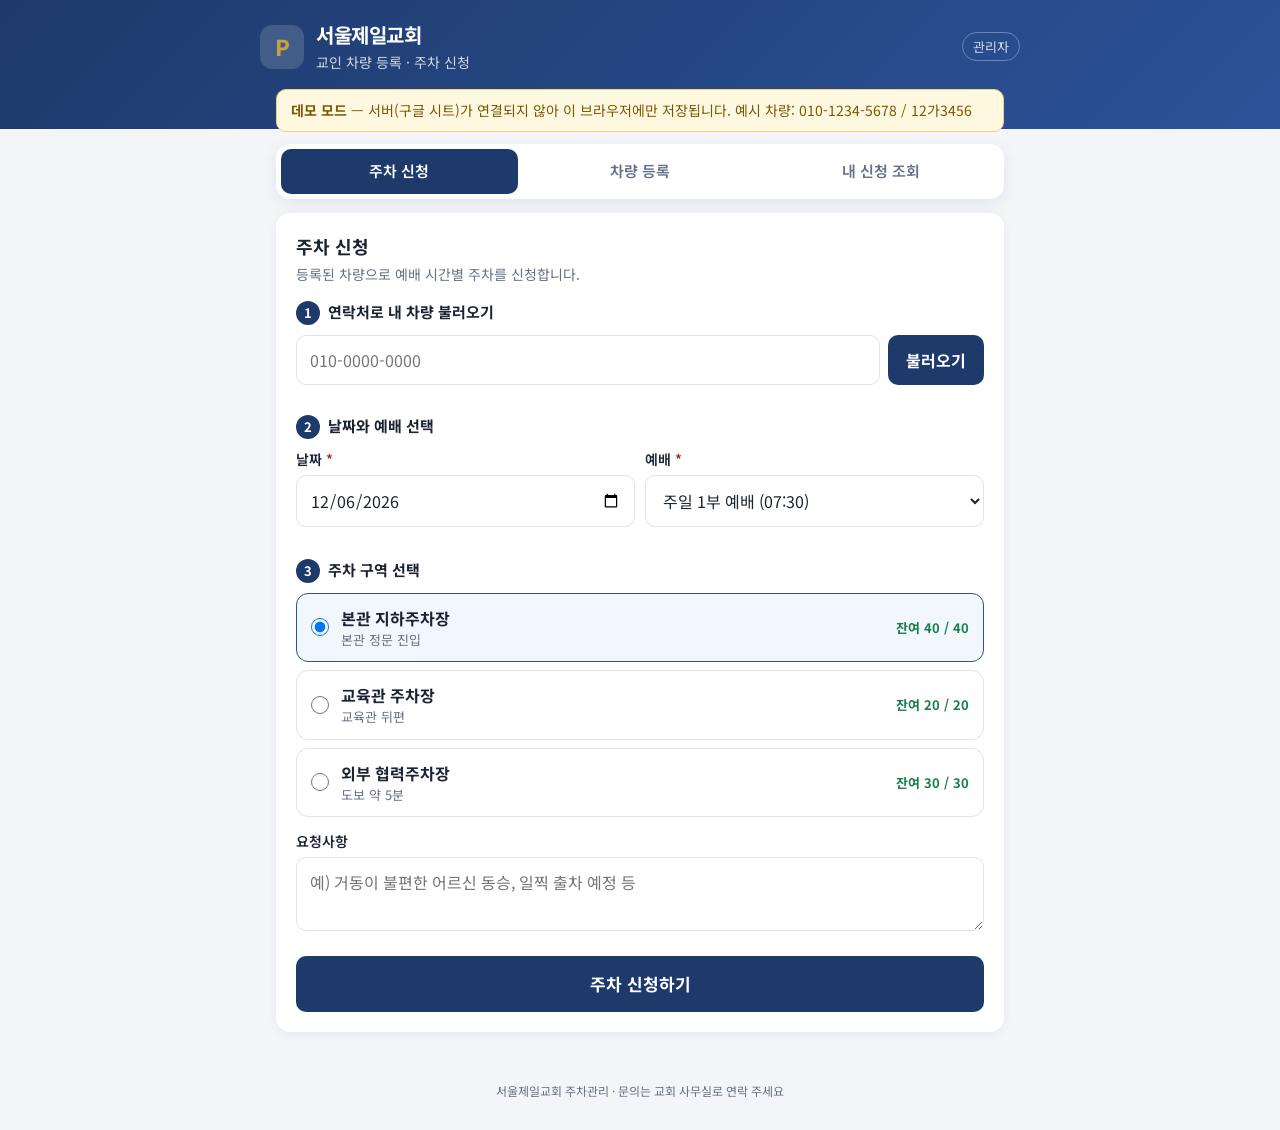
==== index.html @ e605668a "Add files via upload" ====
<!doctype html>
<html lang="ko">
<head>
  <meta charset="utf-8">
  <meta name="viewport" content="width=device-width, initial-scale=1">
  <title>서울제일교회 주차관리</title>
  <meta name="theme-color" content="#1e3a6b">
  <link rel="preconnect" href="https://fonts.googleapis.com">
  <link href="https://fonts.googleapis.com/css2?family=Noto+Sans+KR:wght@400;600;700;800&display=swap" rel="stylesheet">
  <link rel="stylesheet" href="css/style.css">
</head>
<body>
  <header class="top">
    <div class="inner">
      <div class="logo">P</div>
      <div>
        <h1 id="church-name">서울제일교회</h1>
        <p>교인 차량 등록 · 주차 신청</p>
      </div>
      <div class="spacer"></div>
      <a class="link" href="admin.html">관리자</a>
    </div>
  </header>

  <main>
    <div class="demo-banner" id="demo-banner" hidden>
      <b>데모 모드</b> — 서버(구글 시트)가 연결되지 않아 이 브라우저에만 저장됩니다.
      예시 차량: 010-1234-5678 / 12가3456
    </div>

    <nav class="tabs">
      <button data-tab="apply" class="active">주차 신청</button>
      <button data-tab="register">차량 등록</button>
      <button data-tab="mine">내 신청 조회</button>
    </nav>

    <!-- 주차 신청 -->
    <section data-panel="apply">
      <form class="card" id="apply-form" autocomplete="on">
        <h2>주차 신청</h2>
        <p class="desc">등록된 차량으로 예배 시간별 주차를 신청합니다.</p>

        <div class="step"><span class="num">1</span>연락처로 내 차량 불러오기</div>
        <div class="inline">
          <input id="apply-phone" type="tel" inputmode="numeric" placeholder="010-0000-0000" data-phone autocomplete="tel">
          <button type="button" class="btn" id="load-vehicles">불러오기</button>
        </div>
        <div id="vehicle-list" class="choices" style="margin-top:10px"></div>

        <div class="step"><span class="num">2</span>날짜와 예배 선택</div>
        <div class="row">
          <label class="field"><span>날짜 <em>*</em></span><input type="date" id="apply-date" required></label>
          <label class="field"><span>예배 <em>*</em></span><select id="apply-service" required></select></label>
        </div>

        <div class="step"><span class="num">3</span>주차 구역 선택</div>
        <div id="zone-list" class="choices"><div class="empty">불러오는 중…</div></div>

        <label class="field" style="margin-top:14px"><span>요청사항</span>
          <textarea id="apply-note" maxlength="200" placeholder="예) 거동이 불편한 어르신 동승, 일찍 출차 예정 등"></textarea>
        </label>

        <button type="submit" class="btn block" id="apply-submit">주차 신청하기</button>
        <div id="apply-result"></div>
      </form>
    </section>

    <!-- 차량 등록 -->
    <section data-panel="register" hidden>
      <form class="card" id="register-form" autocomplete="on">
        <h2>교인 차량 등록</h2>
        <p class="desc">처음 한 번만 등록하면 이후에는 연락처만으로 주차를 신청할 수 있습니다. 같은 차량번호로 다시 등록하면 정보가 수정됩니다.</p>
        <div class="row">
          <label class="field"><span>이름 <em>*</em></span><input name="name" required maxlength="30" autocomplete="name"></label>
          <label class="field"><span>연락처 <em>*</em></span><input name="phone" type="tel" inputmode="numeric" required placeholder="010-0000-0000" data-phone autocomplete="tel"></label>
        </div>
        <div class="row">
          <label class="field"><span>차량번호 <em>*</em></span><input name="plate" required placeholder="예) 12가3456" maxlength="12"></label>
          <label class="field"><span>교구 / 부서</span><input name="group" maxlength="30" placeholder="예) 3교구, 청년부"></label>
        </div>
        <div class="row">
          <label class="field"><span>차종</span><input name="model" maxlength="30" placeholder="예) 쏘나타"></label>
          <label class="field"><span>색상</span><input name="color" maxlength="20" placeholder="예) 흰색"></label>
        </div>
        <label class="field"><span>메모</span><input name="memo" maxlength="200" placeholder="장애인 차량, 경차 등 참고사항"></label>
        <label class="check">
          <input type="checkbox" name="agree" required>
          <span>주차 관리를 위해 이름·연락처·차량번호를 수집하며, 교회 주차 안내 외의 용도로 사용하지 않습니다. 이에 동의합니다. <em style="color:var(--no);font-style:normal">(필수)</em></span>
        </label>
        <button type="submit" class="btn block">차량 등록하기</button>
        <div id="register-result"></div>
      </form>
    </section>

    <!-- 내 신청 조회 -->
    <section data-panel="mine" hidden>
      <div class="card">
        <h2>내 신청 조회</h2>
        <p class="desc">연락처로 등록 차량과 주차 신청 내역을 확인하고 취소할 수 있습니다.</p>
        <form class="inline" id="mine-form">
          <input id="mine-phone" type="tel" inputmode="numeric" placeholder="010-0000-0000" data-phone required>
          <button class="btn" type="submit">조회</button>
        </form>
        <div id="mine-result"></div>
      </div>
    </section>
  </main>

  <footer>서울제일교회 주차관리 · 문의는 교회 사무실로 연락 주세요</footer>
  <div id="toast" class="toast"></div>

  <script src="config.js"></script>
  <script src="apps-script/Code.js"></script>
  <script src="js/api.js"></script>
  <script src="js/common.js"></script>
  <script src="js/app.js"></script>
</body>
</html>
---- css/style.css ----
:root {
  --primary: #1e3a6b;
  --primary-2: #2c5299;
  --accent: #c9a23f;
  --bg: #f3f5f9;
  --card: #ffffff;
  --text: #1c2433;
  --muted: #667085;
  --line: #dfe3ea;
  --ok: #1a7f4b;
  --ok-bg: #e3f5ea;
  --wait: #a35f00;
  --wait-bg: #fff3dc;
  --no: #b42318;
  --no-bg: #fde8e6;
  --in: #1d4ed8;
  --in-bg: #e1eaff;
  --off: #667085;
  --off-bg: #eef0f3;
  --radius: 14px;
}

* { box-sizing: border-box; }
html { -webkit-text-size-adjust: 100%; }
body {
  margin: 0;
  font-family: 'Noto Sans KR', -apple-system, BlinkMacSystemFont, 'Apple SD Gothic Neo', 'Malgun Gothic', sans-serif;
  background: var(--bg);
  color: var(--text);
  font-size: 16px;
  line-height: 1.5;
}

header.top {
  background: linear-gradient(135deg, var(--primary), var(--primary-2));
  color: #fff;
  padding: 20px 16px 56px;
}
header.top .inner { max-width: 760px; margin: 0 auto; display: flex; align-items: center; gap: 12px; }
header.top .logo {
  width: 44px; height: 44px; border-radius: 12px; background: rgba(255,255,255,.15);
  display: grid; place-items: center; font-weight: 800; font-size: 22px; color: var(--accent);
  flex: none;
}
header.top h1 { margin: 0; font-size: 20px; letter-spacing: -0.02em; }
header.top p { margin: 2px 0 0; opacity: .8; font-size: 14px; }
header.top .spacer { flex: 1; }
header.top a.link { color: #fff; opacity: .8; font-size: 13px; text-decoration: none; border: 1px solid rgba(255,255,255,.4); padding: 4px 10px; border-radius: 999px; white-space: nowrap; }

main { max-width: 760px; margin: -40px auto 40px; padding: 0 16px; }

.demo-banner {
  background: #fff8e1; border: 1px solid #f2d27a; color: #7a5800;
  border-radius: 10px; padding: 10px 14px; font-size: 14px; margin-bottom: 12px;
}

.tabs {
  display: flex; gap: 4px; background: var(--card); padding: 5px; border-radius: var(--radius);
  box-shadow: 0 4px 16px rgba(20, 40, 80, .08); margin-bottom: 14px; position: sticky; top: 8px; z-index: 5;
}
.tabs button {
  flex: 1; border: 0; background: transparent; padding: 11px 6px; border-radius: 10px;
  font: inherit; font-size: 15px; font-weight: 600; color: var(--muted); cursor: pointer;
}
.tabs button.active { background: var(--primary); color: #fff; }

.card {
  background: var(--card); border-radius: var(--radius); padding: 20px;
  box-shadow: 0 2px 10px rgba(20, 40, 80, .06); margin-bottom: 14px;
}
.card h2 { margin: 0 0 4px; font-size: 18px; }
.card h3 { margin: 18px 0 8px; font-size: 15px; }
.card .desc { margin: 0 0 16px; color: var(--muted); font-size: 14px; }

.step { display: flex; align-items: center; gap: 8px; margin: 20px 0 10px; font-weight: 700; font-size: 15px; }
.step:first-of-type { margin-top: 8px; }
.step .num {
  width: 24px; height: 24px; border-radius: 50%; background: var(--primary); color: #fff;
  display: grid; place-items: center; font-size: 13px; flex: none;
}

label.field { display: block; margin-bottom: 12px; }
label.field > span { display: block; font-size: 14px; font-weight: 600; margin-bottom: 5px; }
label.field > span em { color: var(--no); font-style: normal; }
input, select, textarea {
  width: 100%; font: inherit; padding: 12px 13px; border: 1px solid var(--line); border-radius: 10px;
  background: #fff; color: var(--text);
}
input:focus, select:focus, textarea:focus { outline: 2px solid var(--primary-2); outline-offset: -1px; border-color: transparent; }
textarea { min-height: 70px; resize: vertical; }
.row { display: grid; grid-template-columns: 1fr 1fr; gap: 10px; }
.inline { display: flex; gap: 8px; }
.inline > input { flex: 1; min-width: 0; }
.hint { font-size: 13px; color: var(--muted); margin-top: 4px; }

.btn {
  display: inline-flex; align-items: center; justify-content: center; gap: 6px;
  border: 0; border-radius: 10px; padding: 12px 18px; font: inherit; font-weight: 700; cursor: pointer;
  background: var(--primary); color: #fff; white-space: nowrap;
}
.btn:disabled { opacity: .6; cursor: default; }
.btn.block { width: 100%; padding: 15px; font-size: 17px; margin-top: 8px; }
.btn.ghost { background: #eef2f8; color: var(--primary); }
.btn.sm { padding: 7px 12px; font-size: 14px; border-radius: 8px; }
.btn.ok { background: var(--ok); }
.btn.no { background: var(--no); }
.btn.in { background: var(--in); }
.btn.line { background: #fff; border: 1px solid var(--line); color: var(--text); }

.check { display: flex; gap: 8px; align-items: flex-start; font-size: 14px; color: var(--muted); margin: 6px 0 4px; }
.check input { width: 18px; height: 18px; margin-top: 2px; flex: none; }

.choices { display: grid; gap: 8px; }
.choice {
  display: flex; align-items: center; gap: 12px; border: 1.5px solid var(--line); border-radius: 12px;
  padding: 12px 14px; cursor: pointer; background: #fff;
}
.choice input { width: 18px; height: 18px; flex: none; margin: 0; }
.choice .main { flex: 1; min-width: 0; }
.choice .title { font-weight: 700; }
.choice .sub { font-size: 13px; color: var(--muted); }
.choice:has(input:checked) { border-color: var(--primary-2); background: #f2f6fd; }
.choice.full { opacity: .5; cursor: not-allowed; }
.remain { font-size: 13px; font-weight: 700; color: var(--ok); white-space: nowrap; }
.remain.low { color: var(--wait); }
.remain.zero { color: var(--no); }

.plate {
  display: inline-block; font-weight: 800; letter-spacing: .02em; padding: 2px 8px; border-radius: 6px;
  border: 1.5px solid #1c2433; background: #fff; font-size: 15px;
}

.badge { display: inline-block; font-size: 12px; font-weight: 700; padding: 3px 9px; border-radius: 999px; white-space: nowrap; }
.badge-ok { color: var(--ok); background: var(--ok-bg); }
.badge-wait { color: var(--wait); background: var(--wait-bg); }
.badge-no { color: var(--no); background: var(--no-bg); }
.badge-in { color: var(--in); background: var(--in-bg); }
.badge-off { color: var(--off); background: var(--off-bg); }

.list { display: grid; gap: 10px; }
.item { border: 1px solid var(--line); border-radius: 12px; padding: 14px; background: #fff; }
.item .head { display: flex; align-items: center; gap: 8px; flex-wrap: wrap; }
.item .head .grow { flex: 1; }
.item .meta { font-size: 14px; color: var(--muted); margin-top: 6px; }
.item .meta b { color: var(--text); font-weight: 600; }
.item .actions { display: flex; gap: 6px; flex-wrap: wrap; margin-top: 10px; }
.item .memo { font-size: 13px; background: #f6f7f9; border-radius: 8px; padding: 6px 10px; margin-top: 8px; }

.empty { text-align: center; color: var(--muted); padding: 24px 8px; font-size: 14px; }
.notice { border-radius: 12px; padding: 14px 16px; font-size: 15px; margin-top: 12px; }
.notice.success { background: var(--ok-bg); color: #10532f; }
.notice.info { background: #eef3fb; color: var(--primary); }

.summary { display: grid; gap: 10px; margin-bottom: 14px; }
.summary .svc { border: 1px solid var(--line); border-radius: 12px; padding: 12px 14px; }
.summary .svc-title { font-weight: 700; font-size: 14px; margin-bottom: 8px; }
.zone-bar { display: grid; grid-template-columns: minmax(90px, 1fr) 2fr auto; gap: 10px; align-items: center; font-size: 13px; margin: 5px 0; }
.bar { height: 8px; background: #edf0f4; border-radius: 999px; overflow: hidden; display: flex; }
.bar i { display: block; height: 100%; }
.bar i.a { background: var(--ok); }
.bar i.p { background: #f0b44c; }

.filters { display: grid; grid-template-columns: 1.2fr 1.2fr 1fr auto; gap: 8px; margin-bottom: 14px; align-items: end; }
.filters label.field { margin: 0; }

.toast {
  position: fixed; left: 50%; bottom: 24px; transform: translate(-50%, 30px); opacity: 0;
  background: #1c2433; color: #fff; padding: 12px 18px; border-radius: 12px; font-size: 15px;
  transition: all .25s; pointer-events: none; z-index: 50; max-width: calc(100% - 32px); text-align: center;
}
.toast.show { opacity: 1; transform: translate(-50%, 0); }
.toast.error { background: var(--no); }
.toast.success { background: var(--ok); }

footer { text-align: center; color: var(--muted); font-size: 12px; padding: 10px 16px 30px; }

@media (max-width: 560px) {
  .card { padding: 16px; }
  .row { grid-template-columns: 1fr; gap: 0; }
  .filters { grid-template-columns: 1fr 1fr; }
  .filters .btn { grid-column: 1 / -1; }
  .tabs button { font-size: 14px; padding: 10px 2px; }
}
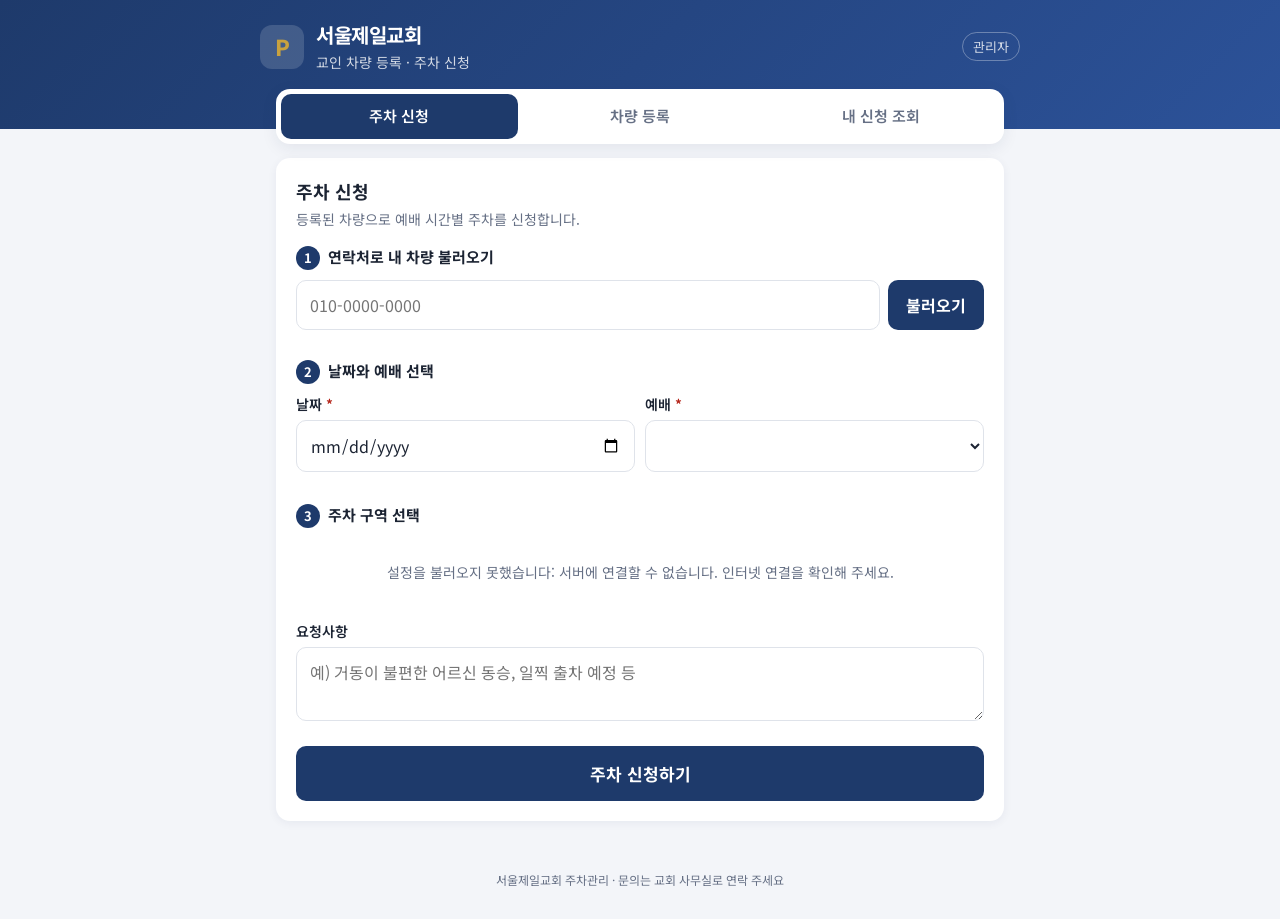
==== commit a7364797: "Update index.html" ====
--- a/index.html
+++ b/index.html
@@ -7,7 +7,7 @@
   <meta name="theme-color" content="#1e3a6b">
   <link rel="preconnect" href="https://fonts.googleapis.com">
   <link href="https://fonts.googleapis.com/css2?family=Noto+Sans+KR:wght@400;600;700;800&display=swap" rel="stylesheet">
-  <link rel="stylesheet" href="css/style.css">
+  <link rel="stylesheet" href="css/style.css?v=2">
 </head>
 <body>
   <header class="top">
@@ -109,10 +109,10 @@
   <footer>서울제일교회 주차관리 · 문의는 교회 사무실로 연락 주세요</footer>
   <div id="toast" class="toast"></div>
 
-  <script src="config.js"></script>
-  <script src="apps-script/Code.js"></script>
-  <script src="js/api.js"></script>
-  <script src="js/common.js"></script>
-  <script src="js/app.js"></script>
+  <script src="config.js?v=2"></script>
+  <script src="apps-script/Code.js?v=2"></script>
+  <script src="js/api.js?v=2"></script>
+  <script src="js/common.js?v=2"></script>
+  <script src="js/app.js?v=2"></script>
 </body>
 </html>
